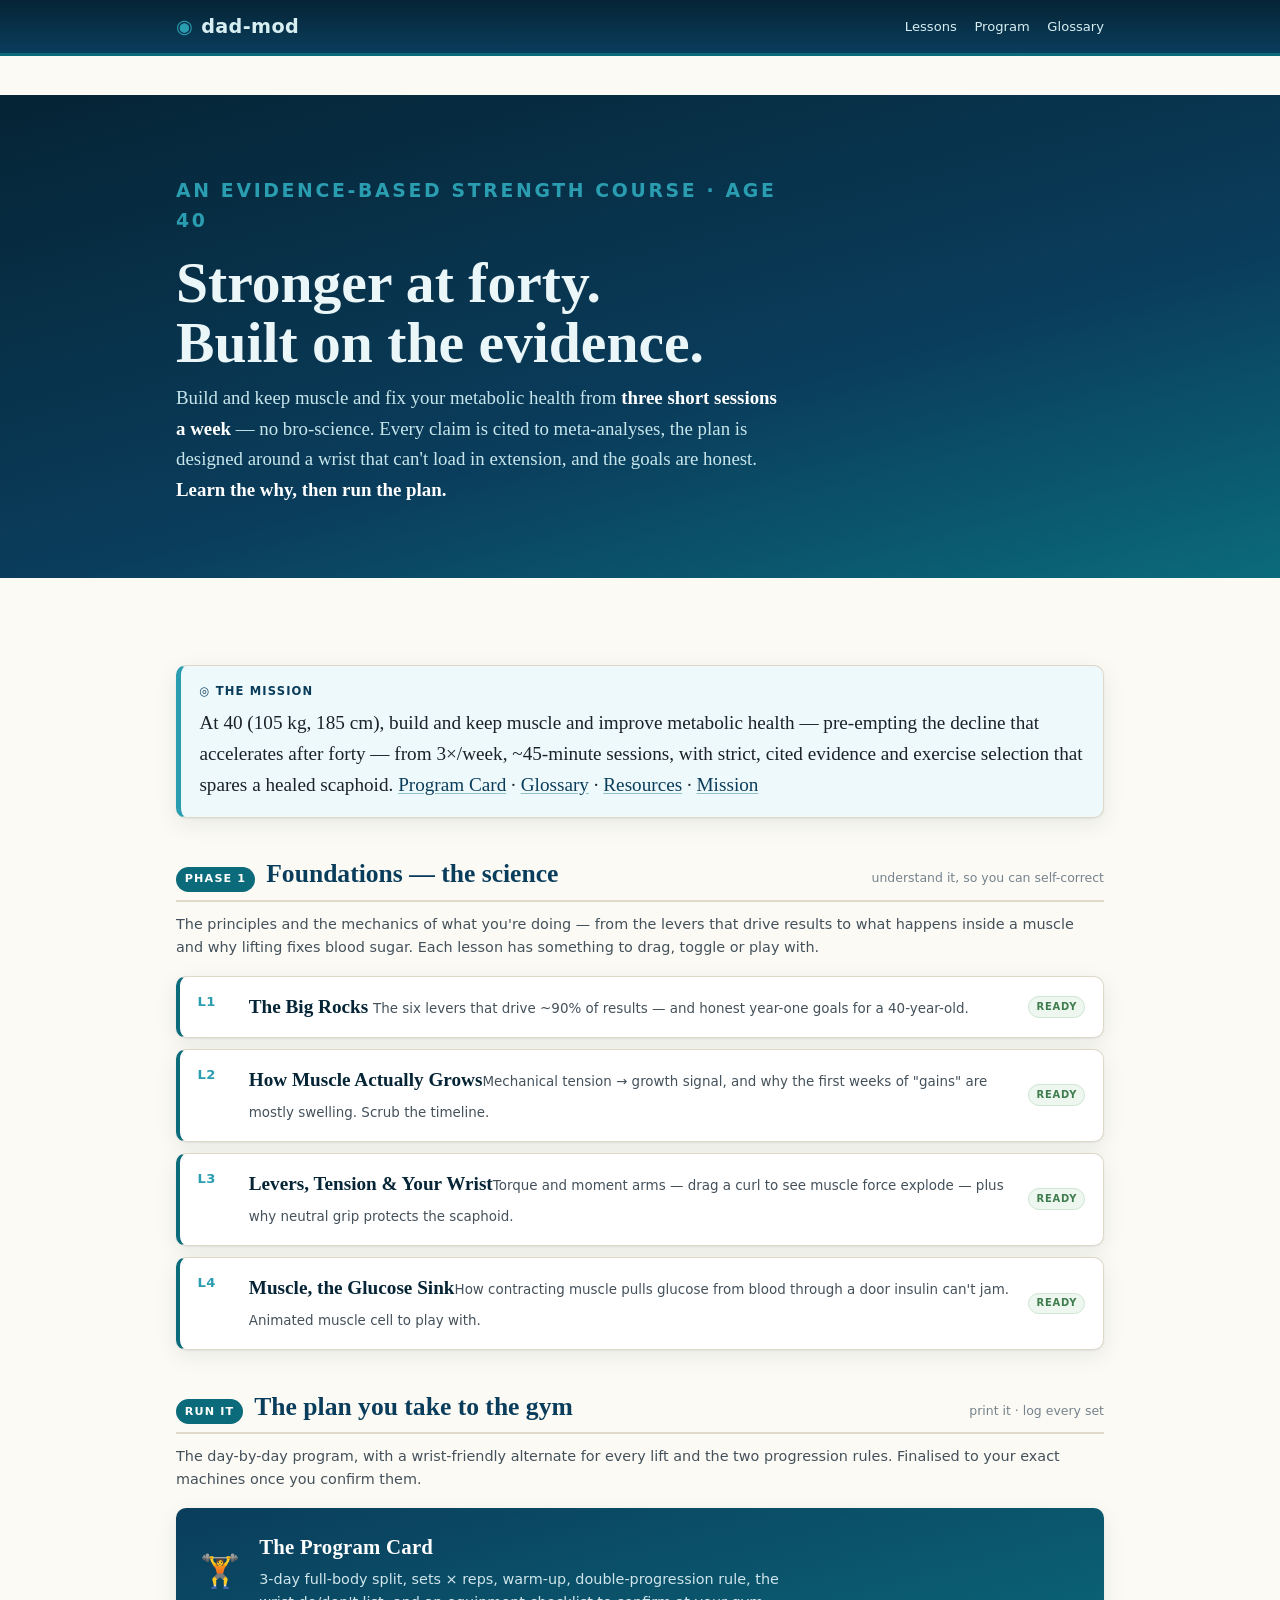
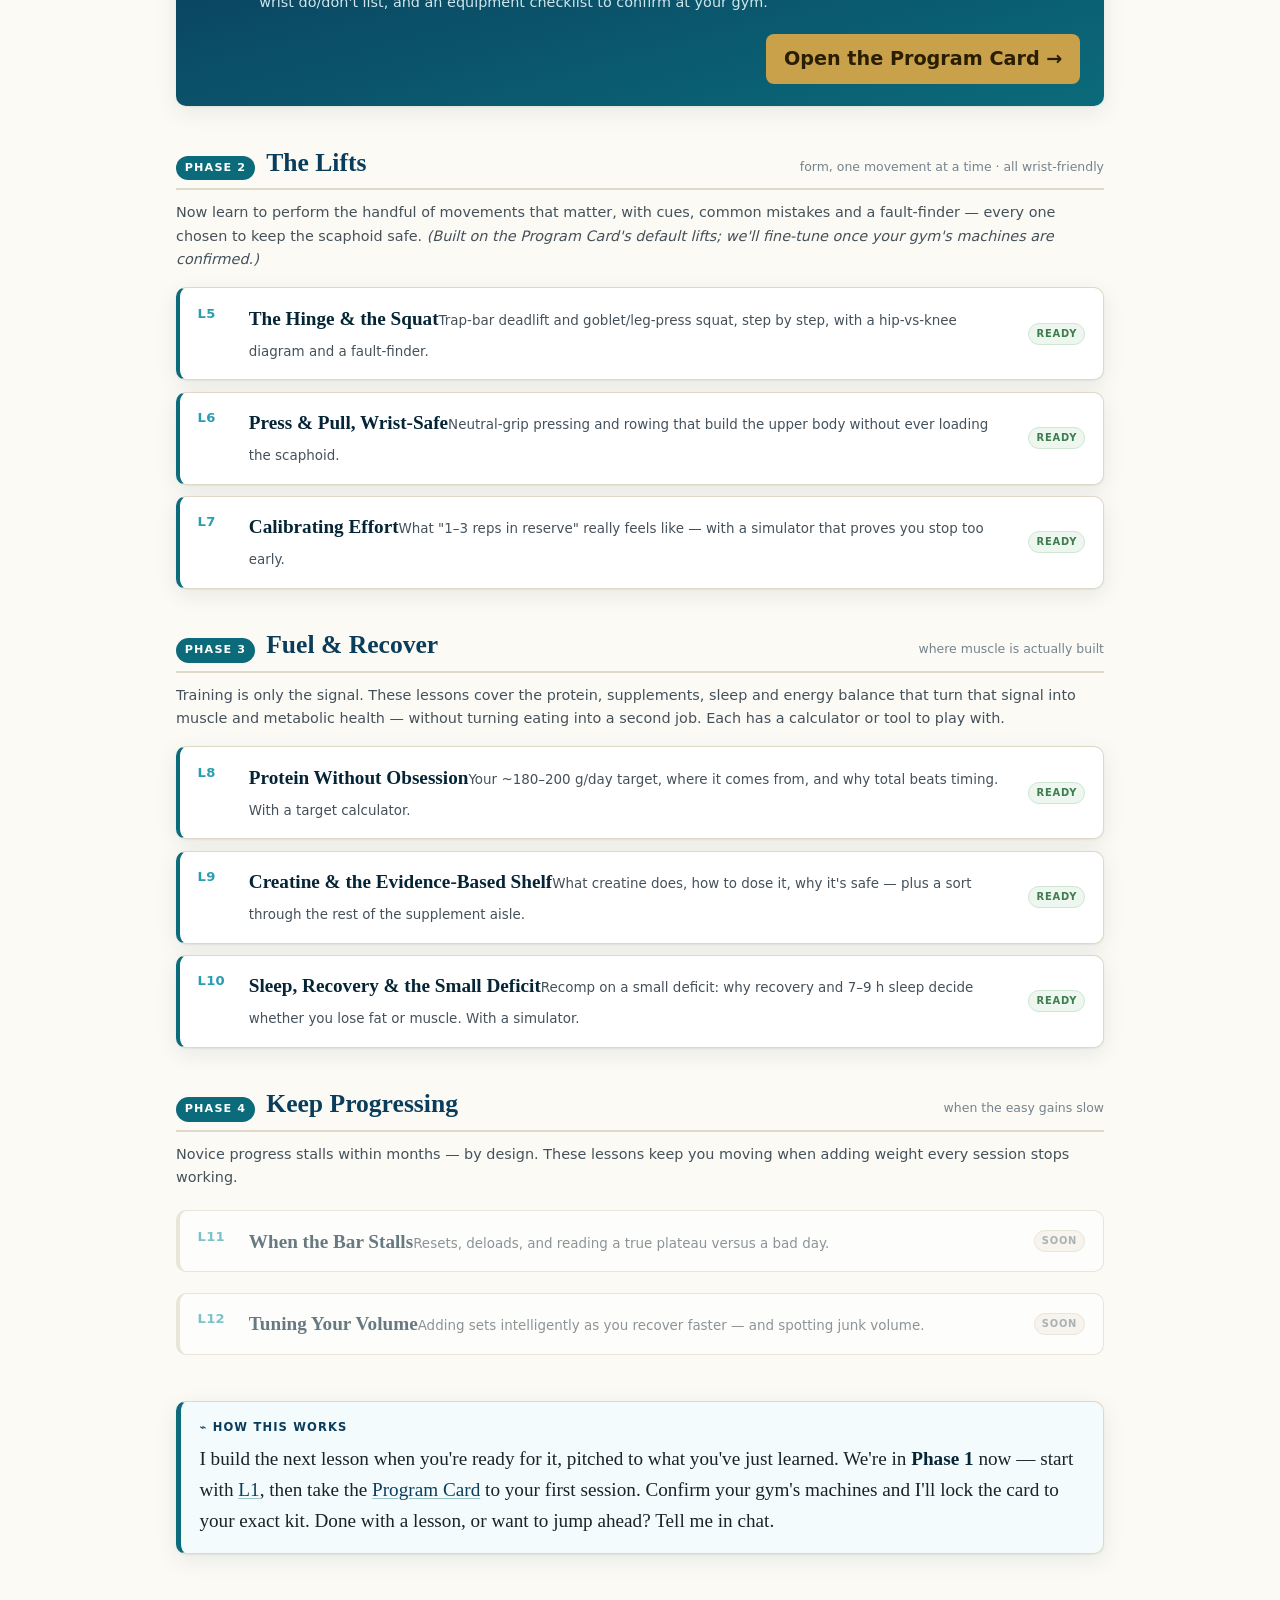
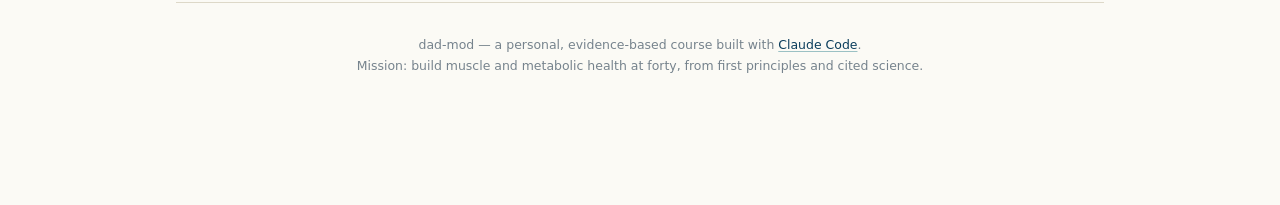
==== index.html @ 1ee3243b "Initial commit: dad-mod evidence-based weight-training course 10 interactive lessons (Phases 1–3) + " ====
<!DOCTYPE html>
<html lang="en">
<head>
<meta charset="utf-8">
<meta name="viewport" content="width=device-width, initial-scale=1">
<title>dad-mod · Evidence-based strength &amp; metabolic health at forty</title>
<meta name="description" content="A personal, evidence-based weight-training course: build and keep muscle and improve metabolic health from three short sessions a week — every claim cited, designed around a wrist that can't load in extension.">
<link rel="stylesheet" href="assets/styles.css">
<style>
  .phase { margin:2.6rem 0; }
  .phase-head { display:flex; align-items:baseline; gap:.7rem; flex-wrap:wrap; border-bottom:2px solid var(--rule); padding-bottom:.5rem; }
  .phase-head .ph-n { font-family:var(--sans); font-weight:800; font-size:.7rem; letter-spacing:.1em; text-transform:uppercase; color:#fff; background:var(--ocean); padding:.2rem .55rem; border-radius:999px; }
  .phase-head h2 { margin:0; border:0; }
  .phase-head .ph-tag { font-family:var(--sans); font-size:.78rem; color:var(--ink-faint); margin-left:auto; }
  .phase-intro { font-family:var(--sans); font-size:.9rem; color:var(--ink-soft); margin:.7rem 0 0; }
  .lesson-card .code { font-family:var(--sans); font-weight:800; font-size:.82rem; color:var(--surface); min-width:2.2rem; letter-spacing:.02em; }
  .feature { background:linear-gradient(165deg,#0a3d5c,var(--ocean)); color:#eaf6f8; border-radius:var(--radius); padding:1.4rem 1.5rem; margin:1rem 0; box-shadow:var(--shadow); display:flex; gap:1.2rem; align-items:center; flex-wrap:wrap; }
  .feature .big { font-size:2rem; }
  .feature h3 { margin:0 0 .25rem; color:#fff; font-family:var(--serif); font-weight:600; font-size:1.3rem; }
  .feature p { margin:0; color:#cfe6ec; font-family:var(--sans); font-size:.9rem; max-width:34rem; }
  .feature a.cta { margin-left:auto; background:var(--sand); color:#2a1e02; font-family:var(--sans); font-weight:700; text-decoration:none; padding:.6rem 1.1rem; border-radius:8px; white-space:nowrap; }
  .feature a.cta:hover { background:#e0b85a; }
  @media (max-width:40rem){ .feature a.cta{ margin-left:0; } }
</style>
</head>
<body>

<header class="topbar">
  <div class="wrap-wide">
    <a class="brand" href="index.html"><span class="dot">◉</span> dad-mod</a>
    <nav>
      <a href="#phase-1">Lessons</a>
      <a href="reference/program-card.html">Program</a>
      <a href="reference/glossary.html">Glossary</a>
    </nav>
  </div>
</header>

<section class="hero">
  <div class="wrap-wide">
    <p class="kicker">An evidence-based strength course · age 40</p>
    <h1>Stronger at forty.<br>Built on the evidence.</h1>
    <p>Build and keep muscle and fix your metabolic health from <strong>three short sessions a week</strong> —
    no bro-science. Every claim is cited to meta-analyses, the plan is designed around a wrist that can't load in
    extension, and the goals are honest. <strong>Learn the why, then run the plan.</strong></p>
  </div>
</section>

<main class="wrap-wide">

  <div class="callout mission" style="margin-top:2rem">
    <div class="callout-label">◎ The mission</div>
    <p>At 40 (105 kg, 185 cm), build and keep muscle and improve metabolic health — pre-empting the decline that
    accelerates after forty — from 3×/week, ~45-minute sessions, with strict, cited evidence and exercise
    selection that spares a healed scaphoid.
    <a href="reference/program-card.html">Program Card</a> · <a href="reference/glossary.html">Glossary</a> ·
    <a href="RESOURCES.md">Resources</a> · <a href="MISSION.md">Mission</a></p>
  </div>

  <!-- ===================== PHASE 1 ===================== -->
  <div class="phase" id="phase-1">
    <div class="phase-head">
      <span class="ph-n">Phase 1</span>
      <h2>Foundations — the science</h2>
      <span class="ph-tag">understand it, so you can self-correct</span>
    </div>
    <p class="phase-intro">The principles and the mechanics of what you're doing — from the levers that drive
    results to what happens inside a muscle and why lifting fixes blood sugar. Each lesson has something to drag,
    toggle or play with.</p>
    <ul class="lesson-list">
      <a class="lesson-card" href="lessons/0001-the-big-rocks.html">
        <span class="code">L1</span>
        <span><span class="t">The Big Rocks</span>
        <span class="d">The six levers that drive ~90% of results — and honest year-one goals for a 40-year-old.</span></span>
        <span class="status-pill ready">Ready</span>
      </a>
      <a class="lesson-card" href="lessons/0002-how-muscle-grows.html"><span class="code">L2</span><span><span class="t">How Muscle Actually Grows</span><span class="d">Mechanical tension → growth signal, and why the first weeks of "gains" are mostly swelling. Scrub the timeline.</span></span><span class="status-pill ready">Ready</span></a>
      <a class="lesson-card" href="lessons/0003-levers-tension-wrist.html"><span class="code">L3</span><span><span class="t">Levers, Tension &amp; Your Wrist</span><span class="d">Torque and moment arms — drag a curl to see muscle force explode — plus why neutral grip protects the scaphoid.</span></span><span class="status-pill ready">Ready</span></a>
      <a class="lesson-card" href="lessons/0004-muscle-glucose-sink.html"><span class="code">L4</span><span><span class="t">Muscle, the Glucose Sink</span><span class="d">How contracting muscle pulls glucose from blood through a door insulin can't jam. Animated muscle cell to play with.</span></span><span class="status-pill ready">Ready</span></a>
    </ul>
  </div>

  <!-- ===================== PROGRAM CARD FEATURE ===================== -->
  <div class="phase" id="phase-plan">
    <div class="phase-head">
      <span class="ph-n">Run it</span>
      <h2>The plan you take to the gym</h2>
      <span class="ph-tag">print it · log every set</span>
    </div>
    <p class="phase-intro">The day-by-day program, with a wrist-friendly alternate for every lift and the two
    progression rules. Finalised to your exact machines once you confirm them.</p>
    <div class="feature">
      <span class="big">🏋️</span>
      <div>
        <h3>The Program Card</h3>
        <p>3-day full-body split, sets × reps, warm-up, double-progression rule, the wrist do/don't list, and an
        equipment checklist to confirm at your gym.</p>
      </div>
      <a class="cta" href="reference/program-card.html">Open the Program Card →</a>
    </div>
  </div>

  <!-- ===================== PHASE 2 ===================== -->
  <div class="phase" id="phase-2">
    <div class="phase-head">
      <span class="ph-n">Phase 2</span>
      <h2>The Lifts</h2>
      <span class="ph-tag">form, one movement at a time · all wrist-friendly</span>
    </div>
    <p class="phase-intro">Now learn to perform the handful of movements that matter, with cues, common mistakes and
    a fault-finder — every one chosen to keep the scaphoid safe. <em>(Built on the Program Card's default lifts;
    we'll fine-tune once your gym's machines are confirmed.)</em></p>
    <ul class="lesson-list">
      <a class="lesson-card" href="lessons/0008-hinge-and-squat.html"><span class="code">L5</span><span><span class="t">The Hinge &amp; the Squat</span><span class="d">Trap-bar deadlift and goblet/leg-press squat, step by step, with a hip-vs-knee diagram and a fault-finder.</span></span><span class="status-pill ready">Ready</span></a>
      <a class="lesson-card" href="lessons/0009-press-and-pull.html"><span class="code">L6</span><span><span class="t">Press &amp; Pull, Wrist-Safe</span><span class="d">Neutral-grip pressing and rowing that build the upper body without ever loading the scaphoid.</span></span><span class="status-pill ready">Ready</span></a>
      <a class="lesson-card" href="lessons/0010-calibrating-effort.html"><span class="code">L7</span><span><span class="t">Calibrating Effort</span><span class="d">What "1–3 reps in reserve" really feels like — with a simulator that proves you stop too early.</span></span><span class="status-pill ready">Ready</span></a>
    </ul>
  </div>

  <!-- ===================== PHASE 3 ===================== -->
  <div class="phase" id="phase-3">
    <div class="phase-head">
      <span class="ph-n">Phase 3</span>
      <h2>Fuel &amp; Recover</h2>
      <span class="ph-tag">where muscle is actually built</span>
    </div>
    <p class="phase-intro">Training is only the signal. These lessons cover the protein, supplements, sleep and
    energy balance that turn that signal into muscle and metabolic health — without turning eating into a second
    job. Each has a calculator or tool to play with.</p>
    <ul class="lesson-list">
      <a class="lesson-card" href="lessons/0005-protein-without-obsession.html"><span class="code">L8</span><span><span class="t">Protein Without Obsession</span><span class="d">Your ~180–200 g/day target, where it comes from, and why total beats timing. With a target calculator.</span></span><span class="status-pill ready">Ready</span></a>
      <a class="lesson-card" href="lessons/0006-creatine-and-the-shelf.html"><span class="code">L9</span><span><span class="t">Creatine &amp; the Evidence-Based Shelf</span><span class="d">What creatine does, how to dose it, why it's safe — plus a sort through the rest of the supplement aisle.</span></span><span class="status-pill ready">Ready</span></a>
      <a class="lesson-card" href="lessons/0007-sleep-recovery-deficit.html"><span class="code">L10</span><span><span class="t">Sleep, Recovery &amp; the Small Deficit</span><span class="d">Recomp on a small deficit: why recovery and 7–9 h sleep decide whether you lose fat or muscle. With a simulator.</span></span><span class="status-pill ready">Ready</span></a>
    </ul>
  </div>

  <!-- ===================== PHASE 4 ===================== -->
  <div class="phase" id="phase-4">
    <div class="phase-head">
      <span class="ph-n">Phase 4</span>
      <h2>Keep Progressing</h2>
      <span class="ph-tag">when the easy gains slow</span>
    </div>
    <p class="phase-intro">Novice progress stalls within months — by design. These lessons keep you moving when
    adding weight every session stops working.</p>
    <ul class="lesson-list">
      <li class="lesson-card todo"><span class="code">L11</span><span><span class="t">When the Bar Stalls</span><span class="d">Resets, deloads, and reading a true plateau versus a bad day.</span></span><span class="status-pill soon">Soon</span></li>
      <li class="lesson-card todo"><span class="code">L12</span><span><span class="t">Tuning Your Volume</span><span class="d">Adding sets intelligently as you recover faster — and spotting junk volume.</span></span><span class="status-pill soon">Soon</span></li>
    </ul>
  </div>

  <div class="callout note">
    <div class="callout-label">⌁ How this works</div>
    <p>I build the next lesson when you're ready for it, pitched to what you've just learned. We're in
    <strong>Phase 1</strong> now — start with <a href="lessons/0001-the-big-rocks.html">L1</a>, then take the
    <a href="reference/program-card.html">Program Card</a> to your first session. Confirm your gym's machines and
    I'll lock the card to your exact kit. Done with a lesson, or want to jump ahead? Tell me in chat.</p>
  </div>

  <p class="pagefoot">
    dad-mod — a personal, evidence-based course built with <a href="https://claude.com/claude-code">Claude Code</a>.<br>
    Mission: build muscle and metabolic health at forty, from first principles and cited science.
  </p>
</main>
</body>
</html>
---- assets/styles.css ----
/* ============================================================================
   dad-mod course — shared stylesheet
   One look for every lesson. Tufte-inspired typography, the shared ocean palette
   (ported from the sibling Hydrophone course, kept identical so they match), and
   reusable component classes (callouts, source boxes, quizzes, checklists).
   Linked by every lesson and by index.html. No external fonts (works offline).
   ============================================================================ */

:root {
  /* Palette — warm paper, deep ocean, a coral accent */
  --paper:      #fbfaf5;
  --paper-2:    #f3f1e7;
  --ink:        #1b2228;
  --ink-soft:   #44515b;
  --ink-faint:  #76838d;
  --rule:       #ddd8c8;

  --ocean:      #0b6b7a;   /* primary accent — teal */
  --ocean-deep: #0a3d5c;   /* headings, links */
  --abyss:      #052435;   /* darkest */
  --surface:    #2a9db0;   /* bright highlight */
  --coral:      #c1492b;   /* warnings / wrong */
  --kelp:       #3f7d4e;   /* correct / go */
  --sand:       #c9a14a;   /* keep / highlight */

  --maxw:       46rem;     /* measure for body text */
  --gutter:     clamp(1rem, 4vw, 3rem);

  --serif: "Iowan Old Style", "Palatino Linotype", Palatino, "Book Antiqua", Georgia, serif;
  --sans:  "Inter", "Helvetica Neue", -apple-system, BlinkMacSystemFont, "Segoe UI", system-ui, sans-serif;
  --mono:  "SF Mono", "JetBrains Mono", "Fira Mono", ui-monospace, "Menlo", monospace;

  --shadow: 0 1px 2px rgba(5,36,53,.06), 0 6px 22px rgba(5,36,53,.08);
  --radius: 10px;
}

/* ---- Reset-ish ---------------------------------------------------------- */
*, *::before, *::after { box-sizing: border-box; }
html { -webkit-text-size-adjust: 100%; scroll-behavior: smooth; }
body {
  margin: 0;
  background: var(--paper);
  color: var(--ink);
  font-family: var(--serif);
  font-size: clamp(1.02rem, 0.55rem + 0.9vw, 1.2rem);
  line-height: 1.62;
  text-rendering: optimizeLegibility;
  -webkit-font-smoothing: antialiased;
}
img, svg, canvas { max-width: 100%; height: auto; }

/* ---- Layout ------------------------------------------------------------- */
.wrap { max-width: var(--maxw); margin-inline: auto; padding-inline: var(--gutter); }
.wrap-wide { max-width: 64rem; margin-inline: auto; padding-inline: var(--gutter); }
main { padding-block: 1rem 4rem; }
section { margin-block: 2.4rem; }

/* ---- Top bar ------------------------------------------------------------ */
.topbar {
  background: linear-gradient(180deg, var(--abyss), var(--ocean-deep));
  color: #eaf3f5;
  border-bottom: 3px solid var(--ocean);
}
.topbar .wrap-wide { display: flex; align-items: center; justify-content: space-between; gap: 1rem; padding-block: .7rem; }
.topbar a { color: #d7eef2; text-decoration: none; }
.topbar .brand { font-family: var(--sans); font-weight: 700; letter-spacing: .02em; display: flex; align-items: center; gap: .5rem; }
.topbar .brand .dot { color: var(--surface); }
.topbar nav { font-family: var(--sans); font-size: .82rem; display: flex; gap: 1.1rem; }
.topbar nav a:hover { color: #fff; text-decoration: underline; }

/* ---- Lesson header ------------------------------------------------------ */
.kicker {
  font-family: var(--sans);
  text-transform: uppercase;
  letter-spacing: .14em;
  font-size: .72rem;
  font-weight: 700;
  color: var(--ocean);
}
.lesson-title { font-family: var(--serif); font-weight: 600; font-size: clamp(1.9rem, 1rem + 3vw, 3rem); line-height: 1.08; margin: .35rem 0 .3rem; color: var(--abyss); }
.lesson-sub { font-size: 1.18rem; color: var(--ink-soft); font-style: italic; margin: 0 0 1rem; }
.lesson-meta { font-family: var(--sans); font-size: .78rem; color: var(--ink-faint); display: flex; flex-wrap: wrap; gap: .4rem .9rem; align-items: center; border-block: 1px solid var(--rule); padding-block: .55rem; margin-block: 1.1rem 2rem; }
.lesson-meta .sep { color: var(--rule); }

/* ---- Headings & text ---------------------------------------------------- */
h2 { font-family: var(--serif); font-weight: 600; font-size: 1.6rem; line-height: 1.2; margin: 2.6rem 0 .7rem; color: var(--ocean-deep); }
h2 .num { color: var(--surface); font-variant-numeric: tabular-nums; margin-right: .4rem; }
h3 { font-family: var(--sans); font-weight: 700; font-size: 1.04rem; letter-spacing: .01em; margin: 1.8rem 0 .5rem; color: var(--abyss); }
p { margin: 0 0 1.05rem; }
.lead { font-size: 1.2rem; color: var(--ink-soft); }
a { color: var(--ocean-deep); text-decoration-color: rgba(11,107,122,.4); text-underline-offset: 2px; }
a:hover { text-decoration-color: var(--ocean); }
strong { color: var(--abyss); }
em { color: inherit; }
hr { border: 0; border-top: 1px solid var(--rule); margin: 2.4rem 0; }
ul, ol { padding-left: 1.3rem; }
li { margin: .3rem 0; }
li::marker { color: var(--ocean); }
small { font-size: .82em; color: var(--ink-faint); }
sup { line-height: 0; }

/* ---- Citations / reference superscripts --------------------------------- */
.cite { font-family: var(--sans); font-size: .62em; font-weight: 700; vertical-align: super; }
.cite a { text-decoration: none; padding: 0 .15em; color: var(--ocean); }
.cite a:hover { text-decoration: underline; }

/* ---- Sidenotes / margin notes ------------------------------------------- */
.sidenote { font-family: var(--sans); font-size: .82rem; line-height: 1.45; color: var(--ink-soft); border-left: 3px solid var(--rule); padding: .1rem 0 .1rem .8rem; margin: 1.1rem 0; }

/* ---- Figures ------------------------------------------------------------ */
figure { margin: 1.8rem 0; }
figure.bleed { max-width: 64rem; margin-inline: calc(50% - 50vw); padding-inline: var(--gutter); }
figcaption { font-family: var(--sans); font-size: .8rem; color: var(--ink-faint); margin-top: .55rem; line-height: 1.45; }
figcaption b { color: var(--ink-soft); }
.frame { background: #fff; border: 1px solid var(--rule); border-radius: var(--radius); padding: 1rem; box-shadow: var(--shadow); }

/* ---- Callouts ----------------------------------------------------------- */
.callout { border-radius: var(--radius); padding: 1rem 1.15rem 1.05rem; margin: 1.6rem 0; border: 1px solid var(--rule); background: #fff; box-shadow: var(--shadow); position: relative; }
.callout > .callout-label { font-family: var(--sans); font-weight: 700; font-size: .72rem; text-transform: uppercase; letter-spacing: .1em; display: flex; align-items: center; gap: .45rem; margin-bottom: .4rem; }
.callout p:last-child { margin-bottom: 0; }
.callout.key      { border-left: 5px solid var(--sand);  background: #fffdf4; }
.callout.key      .callout-label { color: #8a6d1e; }
.callout.note     { border-left: 5px solid var(--ocean); background: #f3fbfc; }
.callout.note     .callout-label { color: var(--ocean-deep); }
.callout.mission  { border-left: 5px solid var(--surface); background: #eef9fb; }
.callout.mission  .callout-label { color: var(--ocean-deep); }
.callout.build    { border-left: 5px solid var(--kelp); background: #f2faf3; }
.callout.build    .callout-label { color: var(--kelp); }
.callout.warning  { border-left: 5px solid var(--coral); background: #fdf3f0; }
.callout.warning  .callout-label { color: var(--coral); }

/* ---- Primary source box ------------------------------------------------- */
.sourcebox { display: flex; gap: .9rem; align-items: flex-start; background: linear-gradient(180deg, #f1fafb, #fff); border: 1px solid var(--rule); border-top: 4px solid var(--ocean); border-radius: var(--radius); padding: 1rem 1.15rem; margin: 1.8rem 0; box-shadow: var(--shadow); }
.sourcebox .icon { font-size: 1.5rem; line-height: 1.2; }
.sourcebox .label { font-family: var(--sans); font-weight: 700; font-size: .7rem; text-transform: uppercase; letter-spacing: .1em; color: var(--ocean); margin-bottom: .2rem; }
.sourcebox .title { font-weight: 600; }
.sourcebox .desc { font-family: var(--sans); font-size: .84rem; color: var(--ink-soft); margin-top: .2rem; }

/* ---- "Ask your teacher" reminder ---------------------------------------- */
.ask-teacher { font-family: var(--sans); font-size: .9rem; background: var(--paper-2); border: 1px dashed var(--ocean); border-radius: var(--radius); padding: .9rem 1.1rem; margin: 2rem 0; color: var(--ink-soft); }
.ask-teacher b { color: var(--ocean-deep); }

/* ---- Formula display ---------------------------------------------------- */
.formula { font-family: var(--mono); background: var(--abyss); color: #d8f1f5; border-radius: var(--radius); padding: 1rem 1.2rem; margin: 1.4rem 0; overflow-x: auto; font-size: 1.02rem; line-height: 1.7; }
.formula .var { color: #ffd479; }
.formula .op  { color: #8fb9c6; }
.formula small { display: block; color: #8fb9c6; font-family: var(--sans); font-size: .76rem; margin-top: .5rem; }
.inline-math { font-family: var(--mono); background: var(--paper-2); padding: .05em .35em; border-radius: 4px; font-size: .92em; }

/* ---- Tables ------------------------------------------------------------- */
table { border-collapse: collapse; width: 100%; margin: 1.6rem 0; font-size: .92rem; font-family: var(--sans); }
caption { font-family: var(--sans); font-size: .8rem; color: var(--ink-faint); text-align: left; margin-bottom: .5rem; }
th, td { text-align: left; padding: .55rem .7rem; border-bottom: 1px solid var(--rule); }
thead th { border-bottom: 2px solid var(--ink-soft); font-size: .76rem; text-transform: uppercase; letter-spacing: .06em; color: var(--ink-soft); }
tbody tr:hover { background: var(--paper-2); }
td.num, th.num { text-align: right; font-variant-numeric: tabular-nums; }

/* ---- Tags / pills ------------------------------------------------------- */
.tag { display: inline-block; font-family: var(--sans); font-size: .68rem; font-weight: 700; text-transform: uppercase; letter-spacing: .06em; padding: .15rem .5rem; border-radius: 999px; background: var(--paper-2); color: var(--ink-soft); border: 1px solid var(--rule); }
.tag.ocean { background: #e7f5f7; color: var(--ocean-deep); border-color: #bfe2e8; }
.tag.build { background: #eef7ef; color: var(--kelp); border-color: #cfe6d3; }
.tag.math  { background: #fff7e6; color: #8a6d1e; border-color: #ecdcae; }

/* ---- Code --------------------------------------------------------------- */
pre, code { font-family: var(--mono); }
code { background: var(--paper-2); padding: .08em .35em; border-radius: 4px; font-size: .9em; }
pre { background: var(--abyss); color: #d8f1f5; padding: 1rem 1.2rem; border-radius: var(--radius); overflow-x: auto; line-height: 1.55; font-size: .86rem; }
pre code { background: none; padding: 0; color: inherit; }

/* ===========================================================================
   INTERACTIVE WIDGETS  (paired with assets/widgets.js)
   =========================================================================== */

/* ---- Quiz --------------------------------------------------------------- */
.quiz { background: #fff; border: 1px solid var(--rule); border-radius: var(--radius); padding: 1.2rem 1.25rem 1.3rem; margin: 1.8rem 0; box-shadow: var(--shadow); }
.quiz .q-kicker { font-family: var(--sans); font-size: .68rem; font-weight: 700; letter-spacing: .12em; text-transform: uppercase; color: var(--ocean); }
.quiz .q-text { font-weight: 600; font-size: 1.12rem; margin: .35rem 0 .9rem; color: var(--abyss); }
.quiz .q-options { display: grid; gap: .55rem; }
.quiz button.opt {
  font-family: var(--sans); font-size: .95rem; text-align: left; cursor: pointer;
  background: var(--paper); border: 1.5px solid var(--rule); border-radius: 8px;
  padding: .7rem .9rem; color: var(--ink); transition: border-color .15s, background .15s, transform .05s;
}
.quiz button.opt:hover { border-color: var(--ocean); }
.quiz button.opt:active { transform: translateY(1px); }
.quiz button.opt.correct { border-color: var(--kelp); background: #eef7ef; color: #245c30; font-weight: 600; }
.quiz button.opt.wrong   { border-color: var(--coral); background: #fdf0ec; color: #8d2f1a; }
.quiz button.opt:disabled { cursor: default; opacity: .85; }
.quiz .q-feedback { font-family: var(--sans); font-size: .9rem; margin-top: .85rem; padding: .7rem .85rem; border-radius: 8px; display: none; line-height: 1.5; }
.quiz .q-feedback.show { display: block; }
.quiz .q-feedback.right { background: #eef7ef; color: #245c30; border: 1px solid #cfe6d3; }
.quiz .q-feedback.nope  { background: #fdf0ec; color: #8d2f1a; border: 1px solid #f0cfc4; }

/* ---- Calculator / interactive card -------------------------------------- */
.calc { background: linear-gradient(180deg, #fff, #f7fbfc); border: 1px solid var(--rule); border-top: 4px solid var(--surface); border-radius: var(--radius); padding: 1.2rem 1.25rem 1.3rem; margin: 1.8rem 0; box-shadow: var(--shadow); }
.calc .calc-title { font-family: var(--sans); font-weight: 700; font-size: .95rem; color: var(--ocean-deep); margin-bottom: .9rem; display: flex; align-items: center; gap: .5rem; }
.calc .controls { display: grid; gap: 1rem; }
.calc .control { font-family: var(--sans); }
.calc .control label { display: flex; justify-content: space-between; font-size: .82rem; font-weight: 600; color: var(--ink-soft); margin-bottom: .3rem; }
.calc .control output { font-variant-numeric: tabular-nums; color: var(--ocean-deep); font-weight: 700; }
.calc input[type=range] { width: 100%; accent-color: var(--ocean); }
.calc input[type=number], .calc select { font-family: var(--sans); font-size: .95rem; padding: .45rem .55rem; border: 1.5px solid var(--rule); border-radius: 7px; background: #fff; color: var(--ink); width: 100%; }
.calc .readout { margin-top: 1.1rem; padding: .9rem 1rem; background: var(--abyss); color: #d8f1f5; border-radius: 8px; font-family: var(--mono); font-size: 1rem; line-height: 1.6; }
.calc .readout .big { font-size: 1.5rem; color: #ffd479; font-weight: 700; }
.calc .readout .unit { color: #8fb9c6; font-size: .9rem; }

/* ---- Checklist with live cost tally ------------------------------------- */
.checklist-widget { background:#fff; border:1px solid var(--rule); border-top:4px solid var(--kelp); border-radius:var(--radius); padding:1.1rem 1.2rem 1rem; margin:1.8rem 0; box-shadow:var(--shadow); }
.checklist { list-style:none; padding:0; margin:0; display:grid; gap:.45rem; }
.checklist [data-check] { font-family:var(--sans); font-size:.92rem; cursor:pointer; user-select:none; display:flex; align-items:flex-start; gap:.6rem; padding:.55rem .7rem; border:1.5px solid var(--rule); border-radius:8px; background:var(--paper); transition:border-color .12s, background .12s, opacity .12s; }
.checklist [data-check]::before { content:"○"; color:var(--ink-faint); font-weight:700; line-height:1.4; }
.checklist [data-check]:hover { border-color:var(--kelp); }
.checklist [data-check]:focus-visible { outline:2px solid var(--ocean); outline-offset:2px; }
.checklist [data-check].done { background:#f2faf3; border-color:#cfe6d3; opacity:.72; }
.checklist [data-check].done::before { content:"●"; color:var(--kelp); }
.checklist [data-check].done .ck-name { text-decoration:line-through; color:var(--ink-faint); }
.checklist .ck-name { font-weight:600; color:var(--abyss); }
.checklist .ck-spec { color:var(--ink-soft); font-weight:400; }
.checklist .ck-cost { margin-left:auto; font-variant-numeric:tabular-nums; color:var(--kelp); font-weight:700; white-space:nowrap; }
.checklist-bar { display:flex; justify-content:space-between; gap:1rem; font-family:var(--sans); font-size:.82rem; font-weight:700; color:var(--ink-soft); margin-top:.8rem; padding-top:.7rem; border-top:1px solid var(--rule); }
.checklist-bar [data-checklist-cost] { color:var(--kelp); }

/* ---- Collapsible panels (native <details>) ------------------------------ */
details.panel { border:1px solid var(--rule); border-radius:8px; background:#fff; margin:.5rem 0; overflow:hidden; }
details.panel + details.panel { margin-top:.45rem; }
details.panel > summary { cursor:pointer; font-family:var(--sans); font-weight:600; font-size:.92rem; color:var(--abyss); padding:.7rem .9rem; list-style:none; display:flex; align-items:center; gap:.55rem; }
details.panel > summary::-webkit-details-marker { display:none; }
details.panel > summary::before { content:"▸"; color:var(--ocean); transition:transform .15s; display:inline-block; }
details.panel[open] > summary::before { transform:rotate(90deg); }
details.panel[open] > summary { border-bottom:1px solid var(--rule); background:var(--paper-2); }
details.panel .panel-body { padding:.8rem .9rem; font-family:var(--sans); font-size:.88rem; color:var(--ink-soft); line-height:1.5; }
details.panel .panel-body p:last-child { margin-bottom:0; }
summary .sym-tag { font-family:var(--mono); font-size:.72rem; margin-left:auto; padding:.1rem .45rem; border-radius:5px; background:var(--paper-2); color:var(--ink-soft); border:1px solid var(--rule); }

/* ---- Step list (numbered build steps) ----------------------------------- */
.steps { list-style:none; counter-reset:step; padding:0; margin:1.6rem 0; display:grid; gap:.9rem; }
.steps > li { position:relative; counter-increment:step; padding:.9rem 1rem .95rem 3.2rem; background:#fff; border:1px solid var(--rule); border-radius:var(--radius); box-shadow:var(--shadow); }
.steps > li::before { content:counter(step); position:absolute; left:.85rem; top:.85rem; width:1.7rem; height:1.7rem; border-radius:999px; background:var(--ocean); color:#fff; font-family:var(--sans); font-weight:800; font-size:.92rem; display:flex; align-items:center; justify-content:center; }
.steps .step-title { font-family:var(--sans); font-weight:700; color:var(--abyss); margin-bottom:.2rem; }
.steps .step-detail { color:var(--ink-soft); }
.steps .step-tip { font-family:var(--sans); font-size:.82rem; color:var(--kelp); margin-top:.4rem; }
.steps .step-tip b { color:var(--kelp); }

/* ---- Recap / takeaways -------------------------------------------------- */
.recap { background: var(--paper-2); border-radius: var(--radius); padding: 1.1rem 1.3rem; margin: 2.4rem 0; }
.recap h3 { margin-top: 0; color: var(--ocean-deep); }
.recap ol { margin: 0; }

/* ---- Lesson footer nav -------------------------------------------------- */
.lesson-nav { display: flex; justify-content: space-between; gap: 1rem; border-top: 1px solid var(--rule); margin-top: 3rem; padding-top: 1.4rem; font-family: var(--sans); }
.lesson-nav a { display: block; text-decoration: none; max-width: 47%; }
.lesson-nav .dir { font-size: .7rem; text-transform: uppercase; letter-spacing: .1em; color: var(--ink-faint); font-weight: 700; }
.lesson-nav .ttl { color: var(--ocean-deep); font-weight: 600; }
.lesson-nav .next { text-align: right; margin-left: auto; }

.crosslinks { font-family: var(--sans); font-size: .85rem; background: #f3fbfc; border: 1px solid #cfe6d3; border-radius: var(--radius); padding: .9rem 1.1rem; margin: 1.8rem 0; }
.crosslinks b { color: var(--ocean-deep); }

/* ---- Page footer -------------------------------------------------------- */
.pagefoot { font-family: var(--sans); font-size: .78rem; color: var(--ink-faint); text-align: center; border-top: 1px solid var(--rule); padding: 2rem 0 3rem; margin-top: 3rem; }
.pagefoot a { color: var(--ocean-deep); }

/* ===========================================================================
   INDEX / COURSE HOME
   =========================================================================== */
.hero { background: linear-gradient(165deg, var(--abyss), var(--ocean-deep) 60%, var(--ocean)); color: #eaf6f8; padding: clamp(2.5rem, 8vw, 5rem) 0 clamp(2rem, 6vw, 3.5rem); }
.hero h1 { font-family: var(--serif); font-weight: 600; font-size: clamp(2.1rem, 1rem + 4vw, 3.6rem); line-height: 1.05; margin: .2rem 0 .6rem; }
.hero p { font-size: 1.18rem; color: #c7e6ec; max-width: 38rem; }
.hero strong { color: #ffffff; }   /* override global dark strong — hero sits on a dark gradient */
.hero .kicker { color: var(--surface); }

.track { margin: 2.6rem 0; }
.track > h2 { display: flex; align-items: baseline; gap: .6rem; }
.lesson-list { list-style: none; padding: 0; margin: 1rem 0; display: grid; gap: .7rem; }
.lesson-card { display: flex; gap: 1rem; align-items: flex-start; background: #fff; border: 1px solid var(--rule); border-left: 4px solid var(--ocean); border-radius: var(--radius); padding: .9rem 1.1rem; text-decoration: none; color: inherit; box-shadow: var(--shadow); transition: transform .08s, border-color .15s; }
.lesson-card:hover { transform: translateX(3px); border-left-color: var(--surface); }
.lesson-card .n { font-family: var(--sans); font-weight: 800; font-size: 1.1rem; color: var(--surface); font-variant-numeric: tabular-nums; min-width: 1.8rem; }
.lesson-card .t { font-weight: 600; color: var(--abyss); }
.lesson-card .d { font-family: var(--sans); font-size: .84rem; color: var(--ink-soft); margin-top: .15rem; }
.lesson-card.todo { opacity: .6; border-left-color: var(--rule); cursor: default; box-shadow: none; }
.lesson-card.todo .n { color: var(--ink-faint); }
.status-pill { font-family: var(--sans); font-size: .62rem; font-weight: 700; text-transform: uppercase; letter-spacing: .08em; padding: .12rem .45rem; border-radius: 999px; margin-left: auto; align-self: center; }
.status-pill.ready { background: #eef7ef; color: var(--kelp); border: 1px solid #cfe6d3; }
.status-pill.soon  { background: var(--paper-2); color: var(--ink-faint); border: 1px solid var(--rule); }

/* ---- Utilities ---------------------------------------------------------- */
.center { text-align: center; }
.muted { color: var(--ink-faint); }
.grid-2 { display: grid; grid-template-columns: 1fr 1fr; gap: 1.2rem; }
@media (max-width: 38rem) { .grid-2 { grid-template-columns: 1fr; } .lesson-nav { flex-direction: column; } .lesson-nav a { max-width: 100%; } }

/* ---- Fault-finder (symptom → cause → fix), paired with widgets.js -------- */
.faultfinder { background:#fff; border:1px solid var(--rule); border-top:4px solid var(--coral); border-radius:var(--radius); padding:1.1rem 1.2rem 1.2rem; margin:1.8rem 0; box-shadow:var(--shadow); }
.faultfinder .ff-q { font-family:var(--sans); font-weight:700; font-size:.92rem; color:var(--ocean-deep); margin-bottom:.6rem; }
.ff-list { list-style:none; margin:0; padding:0; display:grid; gap:.4rem; }
.ff-item { font-family:var(--sans); font-size:.9rem; cursor:pointer; padding:.55rem .8rem; border:1.5px solid var(--rule); border-radius:8px; background:var(--paper); color:var(--ink); display:flex; align-items:center; gap:.5rem; transition:border-color .12s, background .12s; }
.ff-item:hover { border-color:var(--ocean); }
.ff-item.active { border-color:var(--ocean); background:#e7f5f7; color:var(--ocean-deep); font-weight:600; }
.ff-item .ff-tag { margin-left:auto; font-size:.64rem; font-weight:700; text-transform:uppercase; letter-spacing:.05em; padding:.1rem .45rem; border-radius:999px; background:var(--paper-2); color:var(--ink-faint); border:1px solid var(--rule); white-space:nowrap; }
.ff-panel { display:none; margin-top:.9rem; border-top:1px solid var(--rule); padding-top:.9rem; font-family:var(--sans); font-size:.9rem; line-height:1.5; }
.faultfinder.answered .ff-panel { display:block; }
.ff-panel .ff-cause { color:#8d2f1a; margin-bottom:.55rem; }
.ff-panel .ff-fix { color:#245c30; }
.ff-panel .lab { font-weight:700; text-transform:uppercase; font-size:.66rem; letter-spacing:.06em; display:block; margin-bottom:.15rem; }

/* ---- Print -------------------------------------------------------------- */
@media print {
  :root { --paper: #fff; }
  body { font-size: 11pt; color: #000; }
  .topbar, .ask-teacher, .lesson-nav, .pagefoot, .quiz button.opt:hover { display: revert; }
  .topbar, .lesson-nav, .pagefoot { display: none; }
  .callout, .sourcebox, .calc, .quiz, .frame { box-shadow: none; break-inside: avoid; }
  a { color: #000; text-decoration: underline; }
  .formula, pre, .calc .readout { background: #f2f2f2; color: #000; border: 1px solid #999; }
  h2, h3 { break-after: avoid; }
}
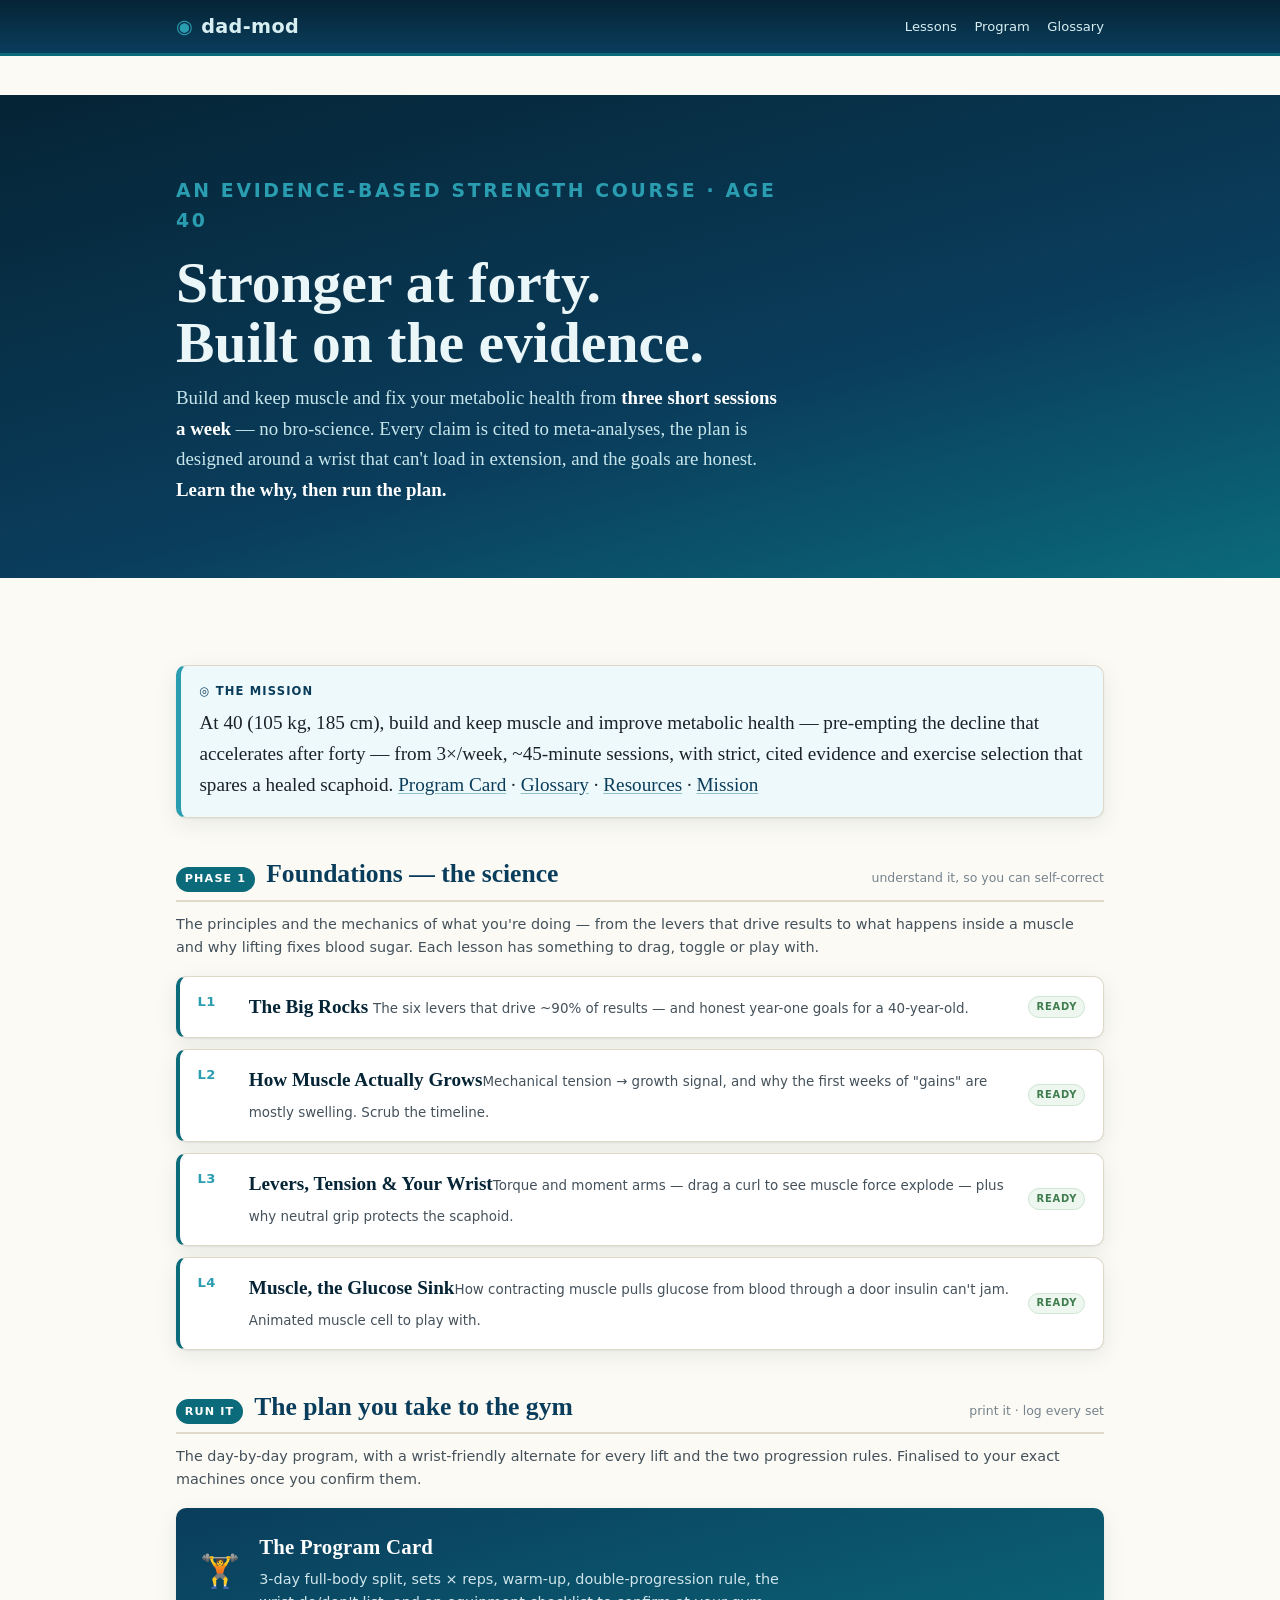
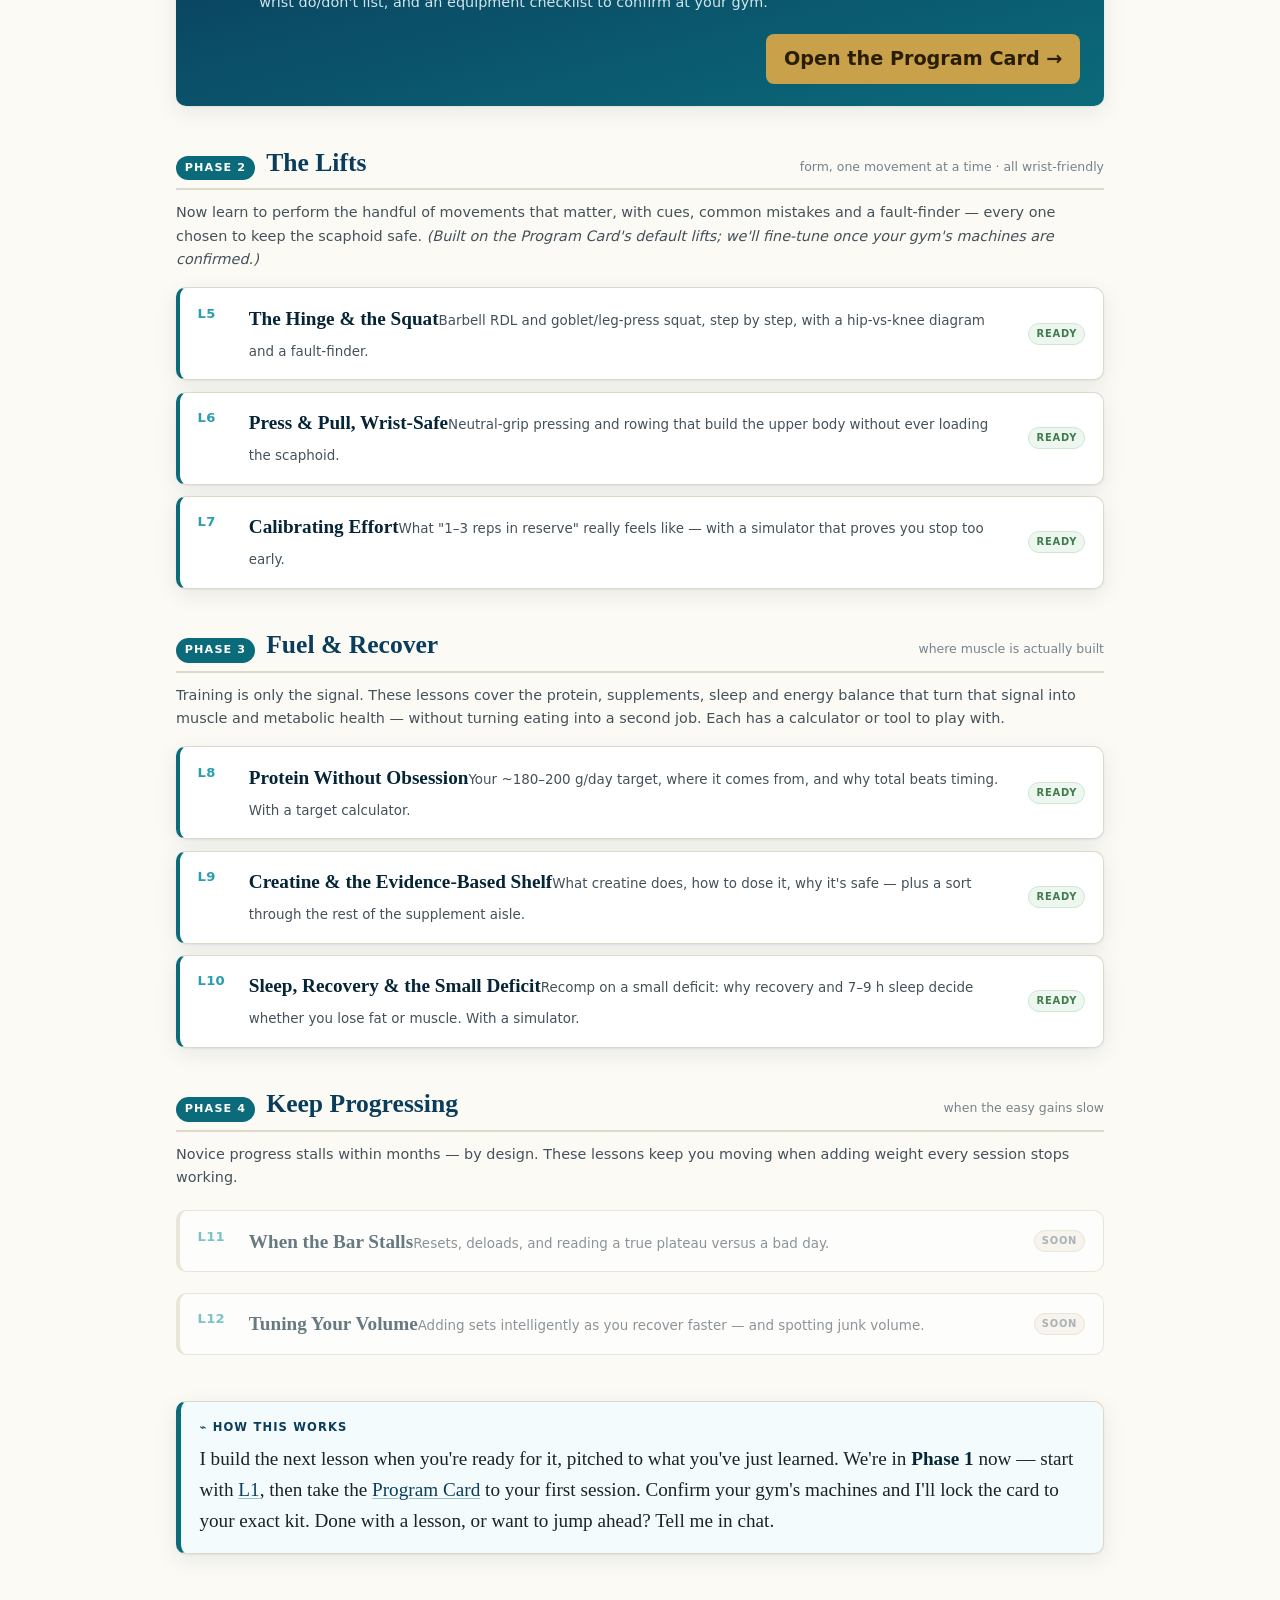
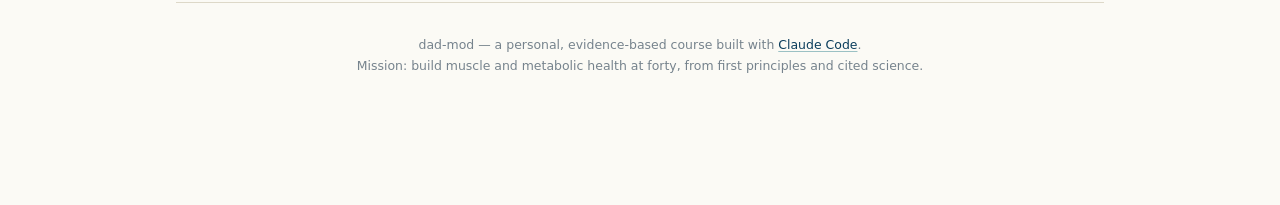
==== commit c68cda2c: "Program Card v2: lock to confirmed gym (no trap bar, DB 30 kg cap, add leg curl) - Hinge: trap-bar d" ====
--- a/index.html
+++ b/index.html
@@ -111,7 +111,7 @@
     a fault-finder — every one chosen to keep the scaphoid safe. <em>(Built on the Program Card's default lifts;
     we'll fine-tune once your gym's machines are confirmed.)</em></p>
     <ul class="lesson-list">
-      <a class="lesson-card" href="lessons/0008-hinge-and-squat.html"><span class="code">L5</span><span><span class="t">The Hinge &amp; the Squat</span><span class="d">Trap-bar deadlift and goblet/leg-press squat, step by step, with a hip-vs-knee diagram and a fault-finder.</span></span><span class="status-pill ready">Ready</span></a>
+      <a class="lesson-card" href="lessons/0008-hinge-and-squat.html"><span class="code">L5</span><span><span class="t">The Hinge &amp; the Squat</span><span class="d">Barbell RDL and goblet/leg-press squat, step by step, with a hip-vs-knee diagram and a fault-finder.</span></span><span class="status-pill ready">Ready</span></a>
       <a class="lesson-card" href="lessons/0009-press-and-pull.html"><span class="code">L6</span><span><span class="t">Press &amp; Pull, Wrist-Safe</span><span class="d">Neutral-grip pressing and rowing that build the upper body without ever loading the scaphoid.</span></span><span class="status-pill ready">Ready</span></a>
       <a class="lesson-card" href="lessons/0010-calibrating-effort.html"><span class="code">L7</span><span><span class="t">Calibrating Effort</span><span class="d">What "1–3 reps in reserve" really feels like — with a simulator that proves you stop too early.</span></span><span class="status-pill ready">Ready</span></a>
     </ul>
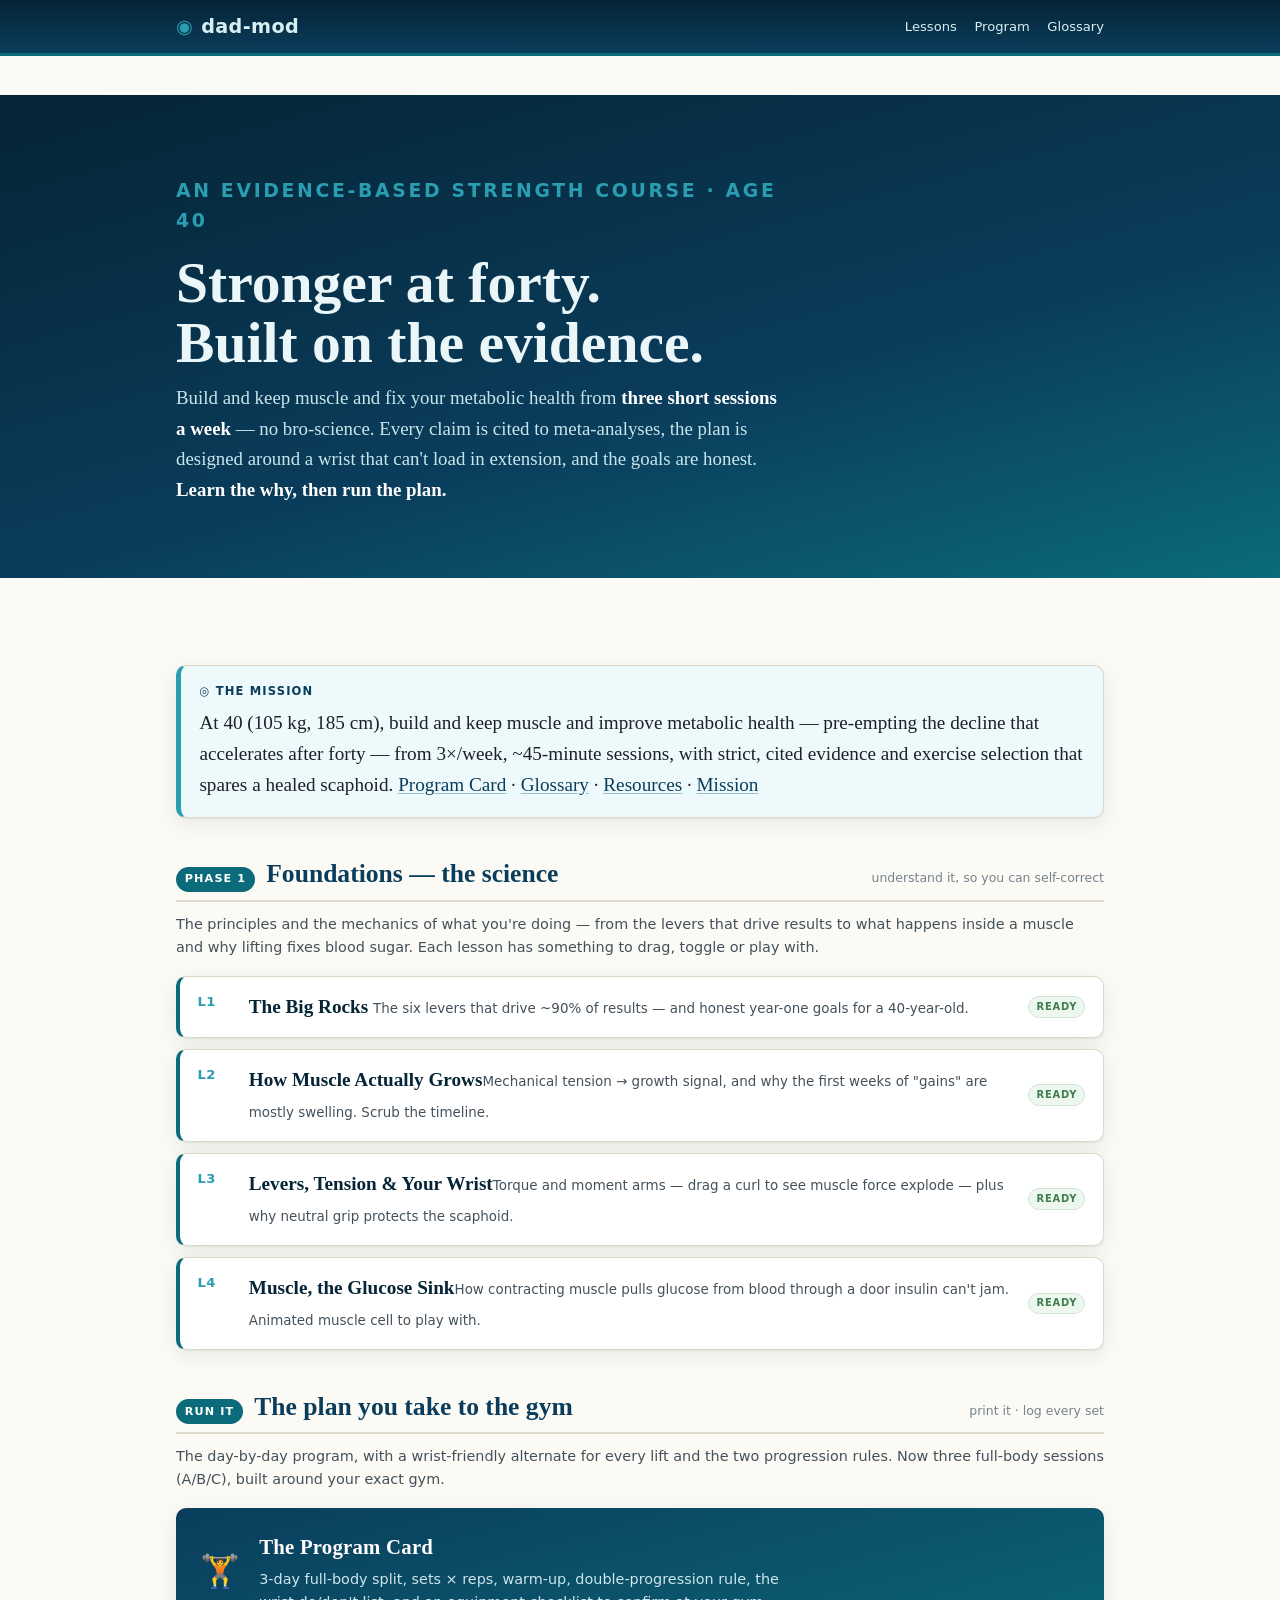
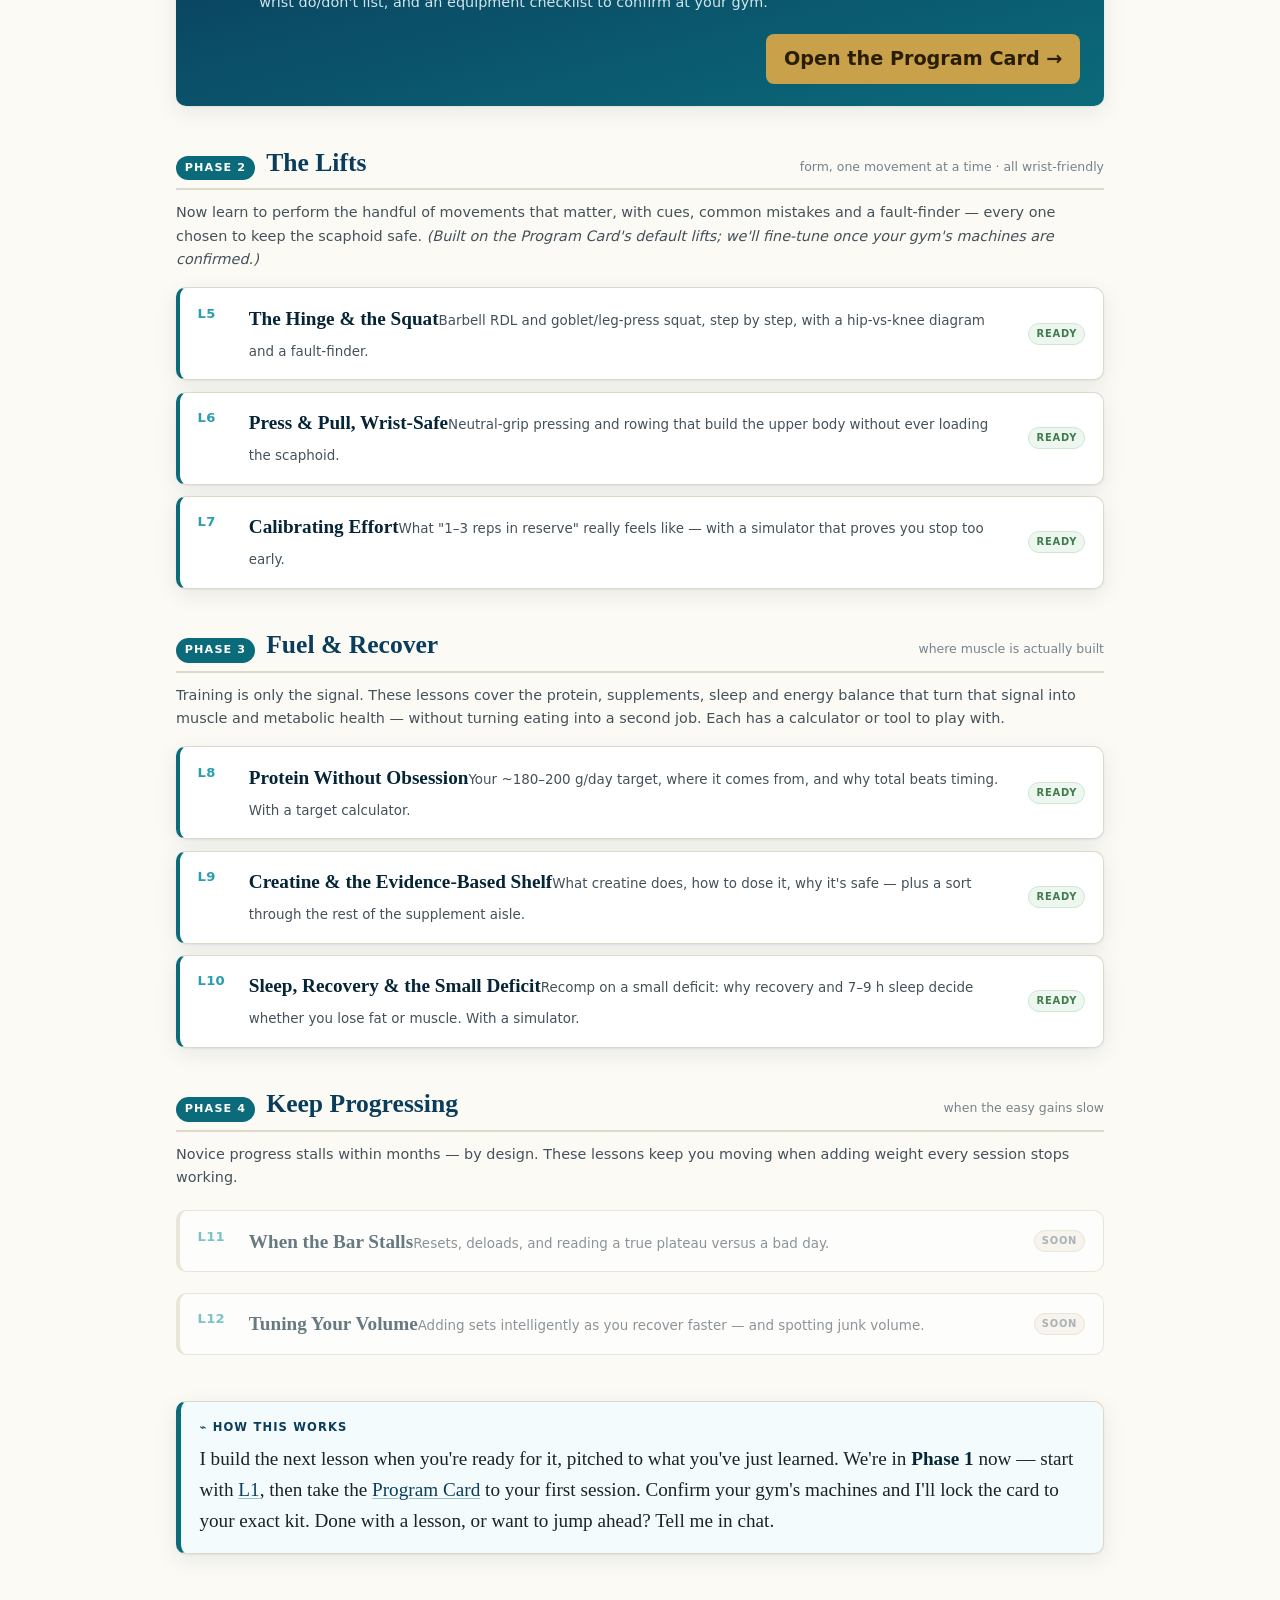
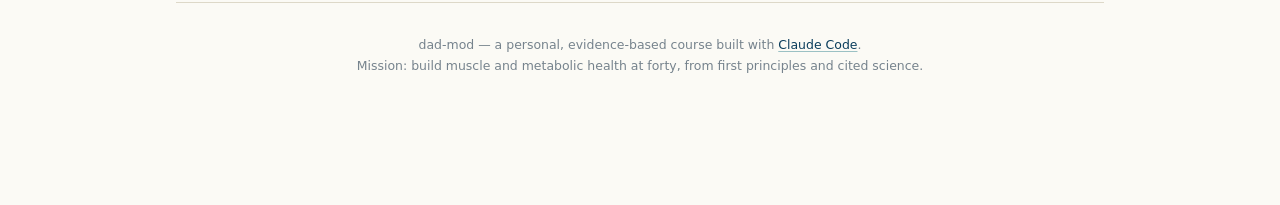
==== commit 58169674: "Program Card v4: split into three full-body sessions (A/B/C) Move from two alternating workouts to t" ====
--- a/index.html
+++ b/index.html
@@ -88,7 +88,7 @@
       <span class="ph-tag">print it · log every set</span>
     </div>
     <p class="phase-intro">The day-by-day program, with a wrist-friendly alternate for every lift and the two
-    progression rules. Finalised to your exact machines once you confirm them.</p>
+    progression rules. Now three full-body sessions (A/B/C), built around your exact gym.</p>
     <div class="feature">
       <span class="big">🏋️</span>
       <div>
